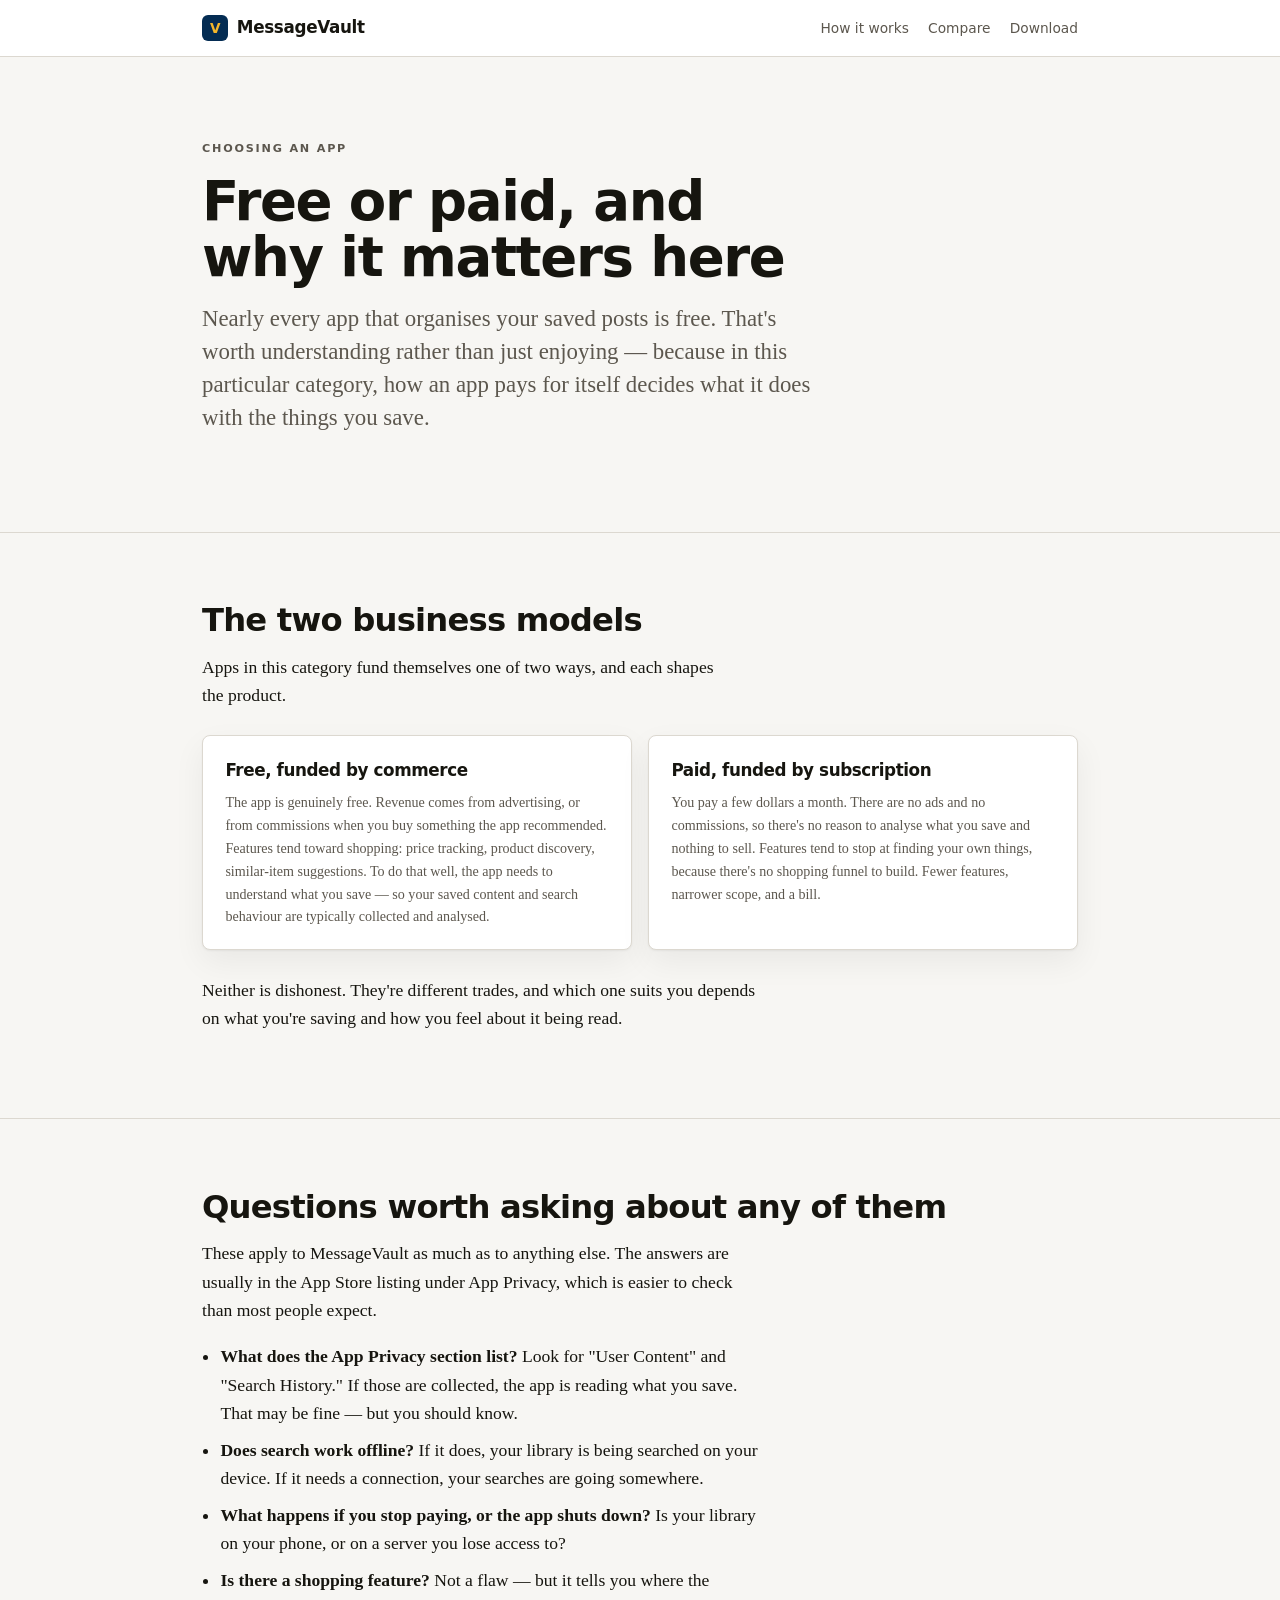
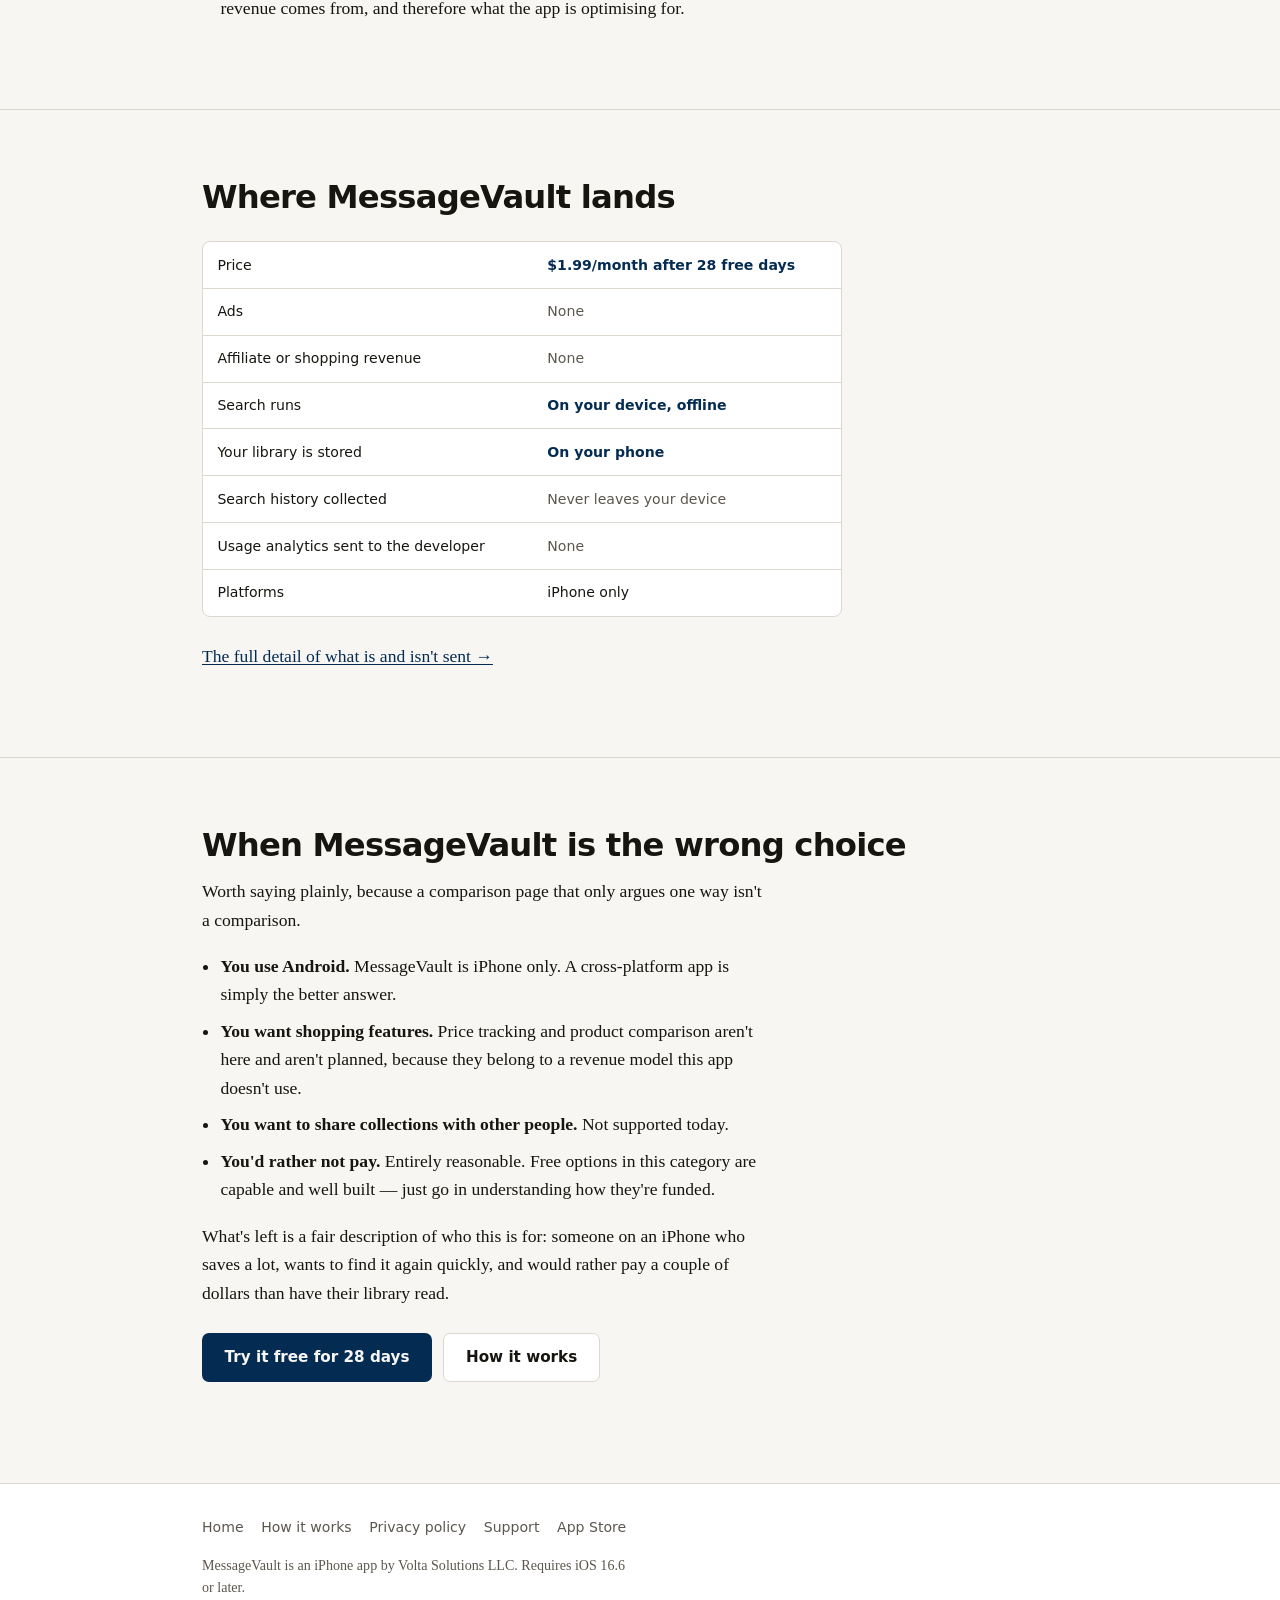
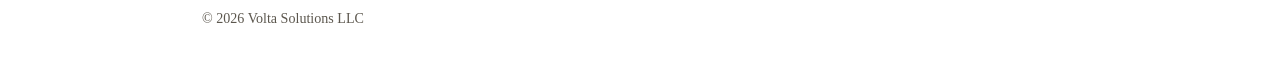
==== compare/index.html @ cfd599d9 "Initial marketing site: homepage, how-it-works, compare" ====
<!DOCTYPE html>
<html lang="en">
<head>
<meta charset="utf-8">
<meta name="viewport" content="width=device-width, initial-scale=1">
<title>Free or paid? How to choose an app for saved posts and screenshots</title>
<meta name="description" content="Most apps that organise your saved posts are free. Understanding how they pay for themselves is the clearest way to choose one — including whether MessageVault is the wrong choice for you.">
<link rel="canonical" href="https://fpalmaii.github.io/messagevault-site/compare/">
<meta property="og:title" content="Free or paid? How to choose an app for saved posts and screenshots">
<meta property="og:description" content="How these apps pay for themselves tells you more than any feature list.">
<meta property="og:type" content="article">
<link rel="stylesheet" href="../style.css">
</head>
<body>

<header class="site-head">
  <div class="wrap">
    <a class="brand" href="../"><span class="mark">V</span> MessageVault</a>
    <nav class="site-nav" aria-label="Main">
      <a href="../how-it-works/">How it works</a>
      <a href="../compare/">Compare</a>
      <a href="https://apps.apple.com/app/messagevault-ai/id6762476394">Download</a>
    </nav>
  </div>
</header>

<main>

  <section class="hero">
    <div class="wrap">
      <p class="eyebrow">Choosing an app</p>
      <h1>Free or paid, and why it matters here</h1>
      <p class="lede">Nearly every app that organises your saved posts is free. That's worth understanding rather than just enjoying — because in this particular category, how an app pays for itself decides what it does with the things you save.</p>
    </div>
  </section>

  <section>
    <div class="wrap">
      <h2>The two business models</h2>
      <p class="narrow">Apps in this category fund themselves one of two ways, and each shapes the product.</p>

      <div class="cards two">
        <div class="card">
          <h3>Free, funded by commerce</h3>
          <p>The app is genuinely free. Revenue comes from advertising, or from commissions when you buy something the app recommended. Features tend toward shopping: price tracking, product discovery, similar-item suggestions. To do that well, the app needs to understand what you save — so your saved content and search behaviour are typically collected and analysed.</p>
        </div>
        <div class="card">
          <h3>Paid, funded by subscription</h3>
          <p>You pay a few dollars a month. There are no ads and no commissions, so there's no reason to analyse what you save and nothing to sell. Features tend to stop at finding your own things, because there's no shopping funnel to build. Fewer features, narrower scope, and a bill.</p>
        </div>
      </div>

      <p class="narrow" style="margin-top:1.6rem;">Neither is dishonest. They're different trades, and which one suits you depends on what you're saving and how you feel about it being read.</p>
    </div>
  </section>

  <section>
    <div class="wrap">
      <h2>Questions worth asking about any of them</h2>
      <p class="narrow">These apply to MessageVault as much as to anything else. The answers are usually in the App Store listing under App Privacy, which is easier to check than most people expect.</p>
      <ul>
        <li><strong>What does the App Privacy section list?</strong> Look for "User Content" and "Search History." If those are collected, the app is reading what you save. That may be fine — but you should know.</li>
        <li><strong>Does search work offline?</strong> If it does, your library is being searched on your device. If it needs a connection, your searches are going somewhere.</li>
        <li><strong>What happens if you stop paying, or the app shuts down?</strong> Is your library on your phone, or on a server you lose access to?</li>
        <li><strong>Is there a shopping feature?</strong> Not a flaw — but it tells you where the revenue comes from, and therefore what the app is optimising for.</li>
      </ul>
    </div>
  </section>

  <section>
    <div class="wrap">
      <h2>Where MessageVault lands</h2>
      <div class="tscroll" style="max-width:640px;">
        <table>
          <tbody>
            <tr><td>Price</td><td class="yes">$1.99/month after 28 free days</td></tr>
            <tr><td>Ads</td><td class="no">None</td></tr>
            <tr><td>Affiliate or shopping revenue</td><td class="no">None</td></tr>
            <tr><td>Search runs</td><td class="yes">On your device, offline</td></tr>
            <tr><td>Your library is stored</td><td class="yes">On your phone</td></tr>
            <tr><td>Search history collected</td><td class="no">Never leaves your device</td></tr>
            <tr><td>Usage analytics sent to the developer</td><td class="no">None</td></tr>
            <tr><td>Platforms</td><td>iPhone only</td></tr>
          </tbody>
        </table>
      </div>
      <p class="narrow"><a href="../how-it-works/">The full detail of what is and isn't sent →</a></p>
    </div>
  </section>

  <section>
    <div class="wrap">
      <h2>When MessageVault is the wrong choice</h2>
      <p class="narrow">Worth saying plainly, because a comparison page that only argues one way isn't a comparison.</p>
      <ul>
        <li><strong>You use Android.</strong> MessageVault is iPhone only. A cross-platform app is simply the better answer.</li>
        <li><strong>You want shopping features.</strong> Price tracking and product comparison aren't here and aren't planned, because they belong to a revenue model this app doesn't use.</li>
        <li><strong>You want to share collections with other people.</strong> Not supported today.</li>
        <li><strong>You'd rather not pay.</strong> Entirely reasonable. Free options in this category are capable and well built — just go in understanding how they're funded.</li>
      </ul>
      <p class="narrow">What's left is a fair description of who this is for: someone on an iPhone who saves a lot, wants to find it again quickly, and would rather pay a couple of dollars than have their library read.</p>
      <div class="cta-row" style="margin-top:1.6rem;">
        <a class="btn btn-primary" href="https://apps.apple.com/app/messagevault-ai/id6762476394">Try it free for 28 days</a>
        <a class="btn btn-ghost" href="../how-it-works/">How it works</a>
      </div>
    </div>
  </section>

</main>

<footer class="site-foot">
  <div class="wrap">
    <div class="foot-links">
      <a href="../">Home</a>
      <a href="../how-it-works/">How it works</a>
      <a href="https://fpalmaii.github.io/messagevault-privacy/">Privacy policy</a>
      <a href="https://fpalmaii.github.io/messagevault-support/">Support</a>
      <a href="https://apps.apple.com/app/messagevault-ai/id6762476394">App Store</a>
    </div>
    <p>MessageVault is an iPhone app by Volta Solutions LLC. Requires iOS 16.6 or later.</p>
    <p>© 2026 Volta Solutions LLC</p>
  </div>
</footer>

</body>
</html>
---- style.css ----
/* MessageVault — shared styles */

:root {
  --navy:      #042C53;
  --navy-lift: #0B4A87;
  --gold:      #C8900A;
  --gold-lift: #F5B72B;

  --ground:    #F7F6F3;
  --surface:   #FFFFFF;
  --surface-2: #ECEAE5;
  --ink:       #16150F;
  --ink-mute:  #5C574E;
  --rule:      #DCD8D0;

  --shadow: 0 1px 2px rgba(20,18,12,.05), 0 12px 32px rgba(20,18,12,.06);

  --measure: 64ch;
  --s--1: clamp(.82rem, .80rem + .10vw, .88rem);
  --s-0:  clamp(1rem, .97rem + .18vw, 1.10rem);
  --s-1:  clamp(1.22rem, 1.14rem + .36vw, 1.48rem);
  --s-2:  clamp(1.55rem, 1.36rem + .82vw, 2.15rem);
  --s-3:  clamp(2.15rem, 1.65rem + 2.20vw, 3.75rem);
}

@media (prefers-color-scheme: dark) {
  :root {
    --navy:      #7FB2E8;
    --navy-lift: #A9CDF3;
    --gold:      #E8B54A;
    --gold-lift: #F5C96B;

    --ground:    #12110D;
    --surface:   #1A1814;
    --surface-2: #23201B;
    --ink:       #EFEBE3;
    --ink-mute:  #A29B90;
    --rule:      #322E28;

    --shadow: 0 1px 2px rgba(0,0,0,.5), 0 12px 32px rgba(0,0,0,.32);
  }
}

*, *::before, *::after { box-sizing: border-box; }

html { scroll-behavior: smooth; }
@media (prefers-reduced-motion: reduce) { html { scroll-behavior: auto; } }

body {
  margin: 0;
  background: var(--ground);
  color: var(--ink);
  font-family: ui-serif, Georgia, "Times New Roman", serif;
  font-size: var(--s-0);
  line-height: 1.62;
  -webkit-font-smoothing: antialiased;
}

img { max-width: 100%; height: auto; display: block; }

.wrap { max-width: 940px; margin: 0 auto; padding: 0 clamp(1.1rem, .6rem + 2.2vw, 2rem); }
.narrow { max-width: var(--measure); }

/* ---- header ---- */
.site-head { border-bottom: 1px solid var(--rule); background: var(--surface); }
.site-head .wrap { display: flex; align-items: center; justify-content: space-between; gap: 1rem; padding-top: .9rem; padding-bottom: .9rem; flex-wrap: wrap; }
.brand { display: flex; align-items: center; gap: .55rem; text-decoration: none; color: var(--ink); font-family: ui-sans-serif, system-ui, sans-serif; font-weight: 800; letter-spacing: -.02em; font-size: 1.05rem; }
.brand .mark { width: 26px; height: 26px; border-radius: 6px; background: var(--navy); color: var(--gold-lift); display: grid; place-items: center; font-size: .85rem; font-weight: 800; }
.site-nav { display: flex; gap: 1.2rem; font-family: ui-sans-serif, system-ui, sans-serif; font-size: .86rem; }
.site-nav a { color: var(--ink-mute); text-decoration: none; }
.site-nav a:hover, .site-nav a:focus-visible { color: var(--navy); }

/* ---- type ---- */
h1, h2, h3 { font-family: ui-sans-serif, system-ui, sans-serif; letter-spacing: -.025em; text-wrap: balance; }
h1 { font-size: var(--s-3); font-weight: 800; line-height: 1.02; margin: 0 0 1rem; }
h2 { font-size: var(--s-2); font-weight: 700; line-height: 1.12; margin: 0 0 .9rem; }
h3 { font-size: var(--s-1); font-weight: 700; margin: 2rem 0 .5rem; }
p { margin: 0 0 1.05rem; max-width: var(--measure); text-wrap: pretty; }
ul { max-width: var(--measure); padding-left: 1.15rem; }
li { margin-bottom: .5rem; }
a { color: var(--navy); text-underline-offset: 2px; }
strong { font-weight: 600; }
code { font-family: ui-monospace, "SF Mono", Menlo, monospace; font-size: .86em; background: var(--surface-2); padding: .1em .34em; border-radius: 3px; }
:focus-visible { outline: 2px solid var(--gold); outline-offset: 3px; border-radius: 3px; }

.eyebrow {
  font-family: ui-sans-serif, system-ui, sans-serif;
  font-size: .70rem; font-weight: 700; letter-spacing: .16em;
  text-transform: uppercase; color: var(--ink-mute); margin: 0 0 1rem;
}
.lede { font-size: var(--s-1); line-height: 1.45; color: var(--ink-mute); max-width: 54ch; }

section { padding: clamp(2.6rem, 1.6rem + 3.4vw, 4.6rem) 0; }
section + section { border-top: 1px solid var(--rule); }

/* ---- hero ---- */
.hero { padding-top: clamp(3rem, 2rem + 4vw, 5.5rem); }
.hero h1 { max-width: 16ch; }
.hero .lede { margin-bottom: 1.8rem; }

/* ---- buttons ---- */
.cta-row { display: flex; gap: .7rem; flex-wrap: wrap; align-items: center; }
.btn {
  display: inline-block; font-family: ui-sans-serif, system-ui, sans-serif;
  font-weight: 700; font-size: .95rem; text-decoration: none;
  padding: .72rem 1.35rem; border-radius: 7px; border: 1px solid transparent;
}
.btn-primary { background: var(--navy); color: var(--ground); }
.btn-primary:hover, .btn-primary:focus-visible { background: var(--navy-lift); }
.btn-ghost { border-color: var(--rule); color: var(--ink); background: var(--surface); }
.btn-ghost:hover, .btn-ghost:focus-visible { border-color: var(--navy); color: var(--navy); }
.price-note { font-family: ui-sans-serif, system-ui, sans-serif; font-size: .84rem; color: var(--ink-mute); }

/* ---- cards ---- */
.cards { display: grid; gap: 1rem; margin-top: 1.6rem; }
@media (min-width: 720px) { .cards.three { grid-template-columns: repeat(3, 1fr); } .cards.two { grid-template-columns: repeat(2, 1fr); } }
.card {
  background: var(--surface); border: 1px solid var(--rule);
  border-radius: 8px; padding: 1.3rem 1.4rem; box-shadow: var(--shadow);
}
.card h3 { margin: 0 0 .45rem; font-size: 1.05rem; }
.card p { font-size: var(--s--1); margin: 0; color: var(--ink-mute); max-width: none; }
.card .num {
  font-family: ui-sans-serif, system-ui, sans-serif; font-size: .68rem; font-weight: 800;
  letter-spacing: .14em; color: var(--gold); display: block; margin-bottom: .5rem;
}

/* ---- claim strip ---- */
.claim { background: var(--surface); border: 1px solid var(--rule); border-left: 4px solid var(--gold); border-radius: 8px; padding: 1.4rem 1.6rem; box-shadow: var(--shadow); }
.claim p:last-child { margin-bottom: 0; }

/* ---- table ---- */
.tscroll { overflow-x: auto; border: 1px solid var(--rule); border-radius: 8px; background: var(--surface); margin: 1.6rem 0; }
table { border-collapse: collapse; width: 100%; font-size: var(--s--1); font-family: ui-sans-serif, system-ui, sans-serif; }
th, td { padding: .72rem .9rem; text-align: left; vertical-align: top; border-bottom: 1px solid var(--rule); }
th { font-weight: 700; font-size: .70rem; letter-spacing: .09em; text-transform: uppercase; color: var(--ink-mute); background: var(--surface-2); white-space: nowrap; }
tbody tr:last-child td { border-bottom: none; }
.yes { color: var(--navy); font-weight: 700; }
.no  { color: var(--ink-mute); }

/* ---- footer ---- */
.site-foot { border-top: 1px solid var(--rule); background: var(--surface); margin-top: 2rem; }
.site-foot .wrap { padding-top: 2rem; padding-bottom: 2.4rem; }
.site-foot p { font-size: var(--s--1); color: var(--ink-mute); margin-bottom: .5rem; }
.foot-links { display: flex; gap: 1.1rem; flex-wrap: wrap; font-family: ui-sans-serif, system-ui, sans-serif; font-size: var(--s--1); margin-bottom: .9rem; }
.foot-links a { color: var(--ink-mute); text-decoration: none; }
.foot-links a:hover, .foot-links a:focus-visible { color: var(--navy); }
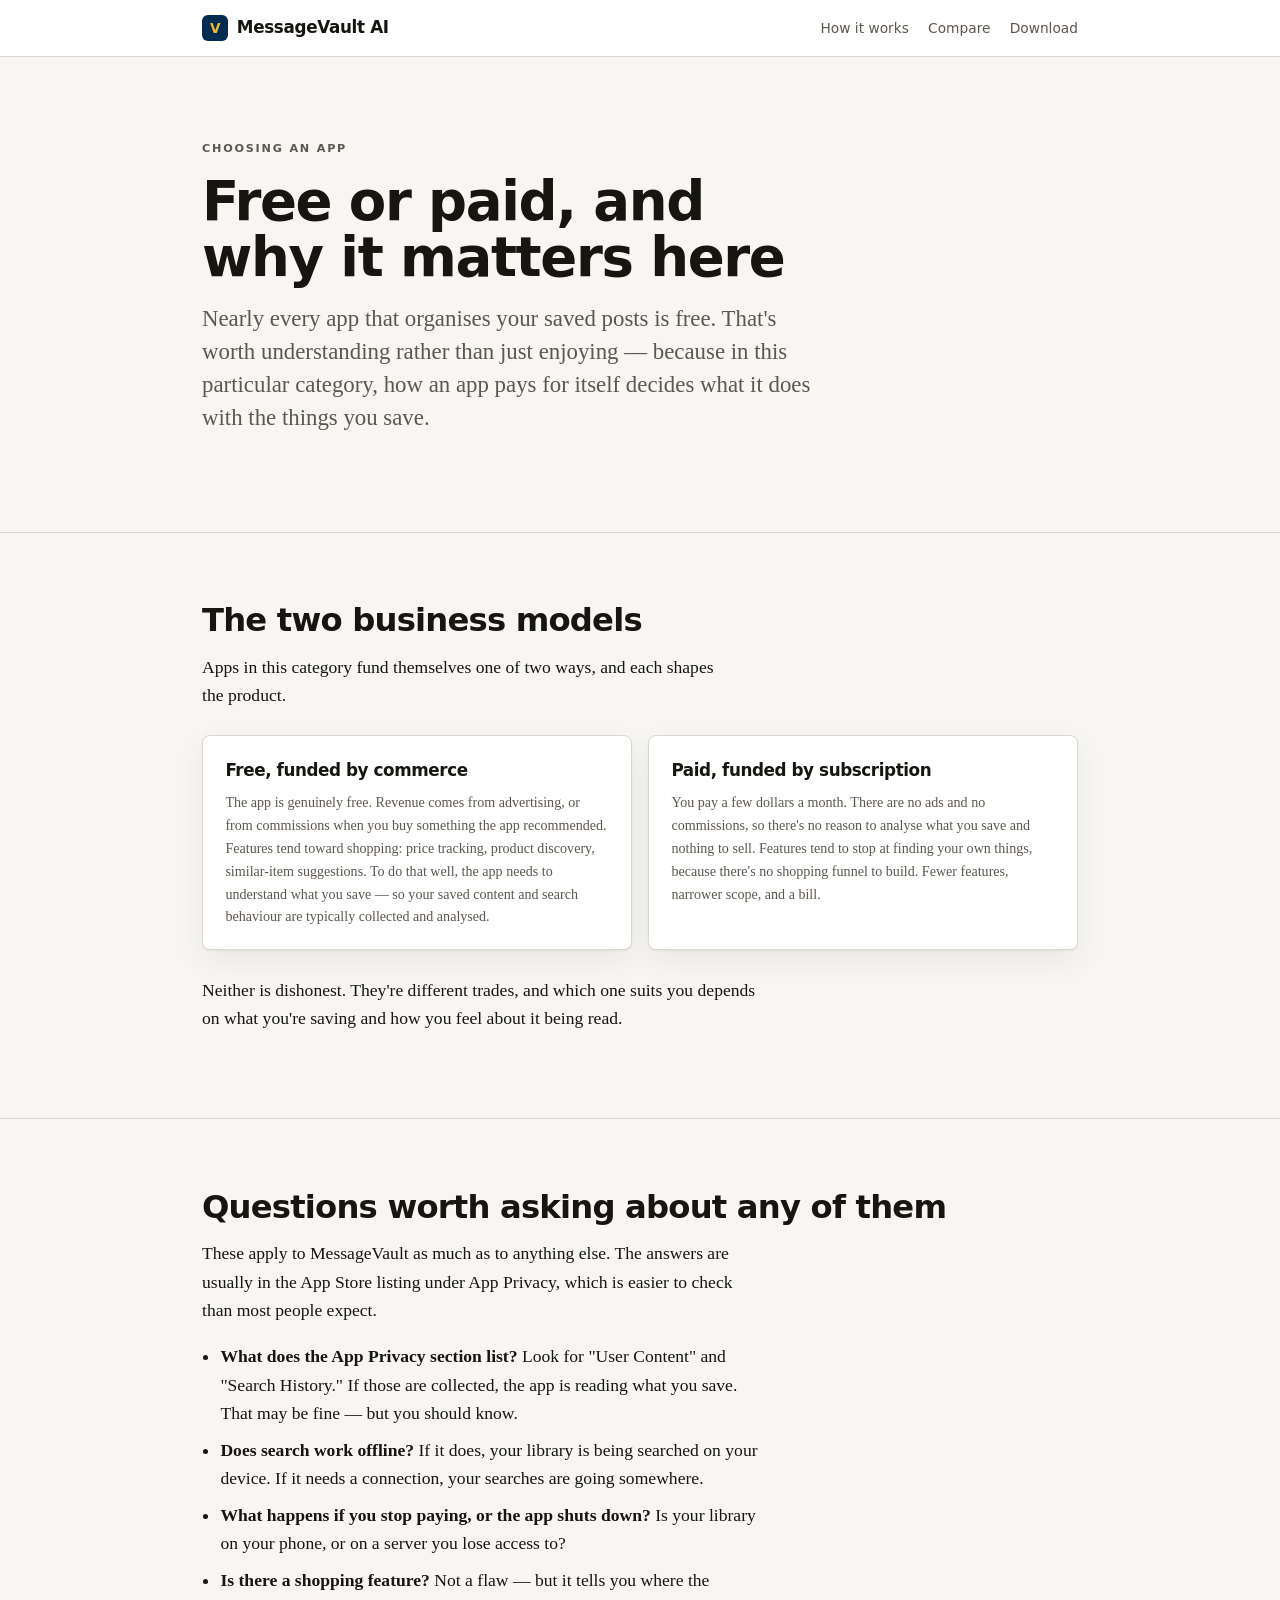
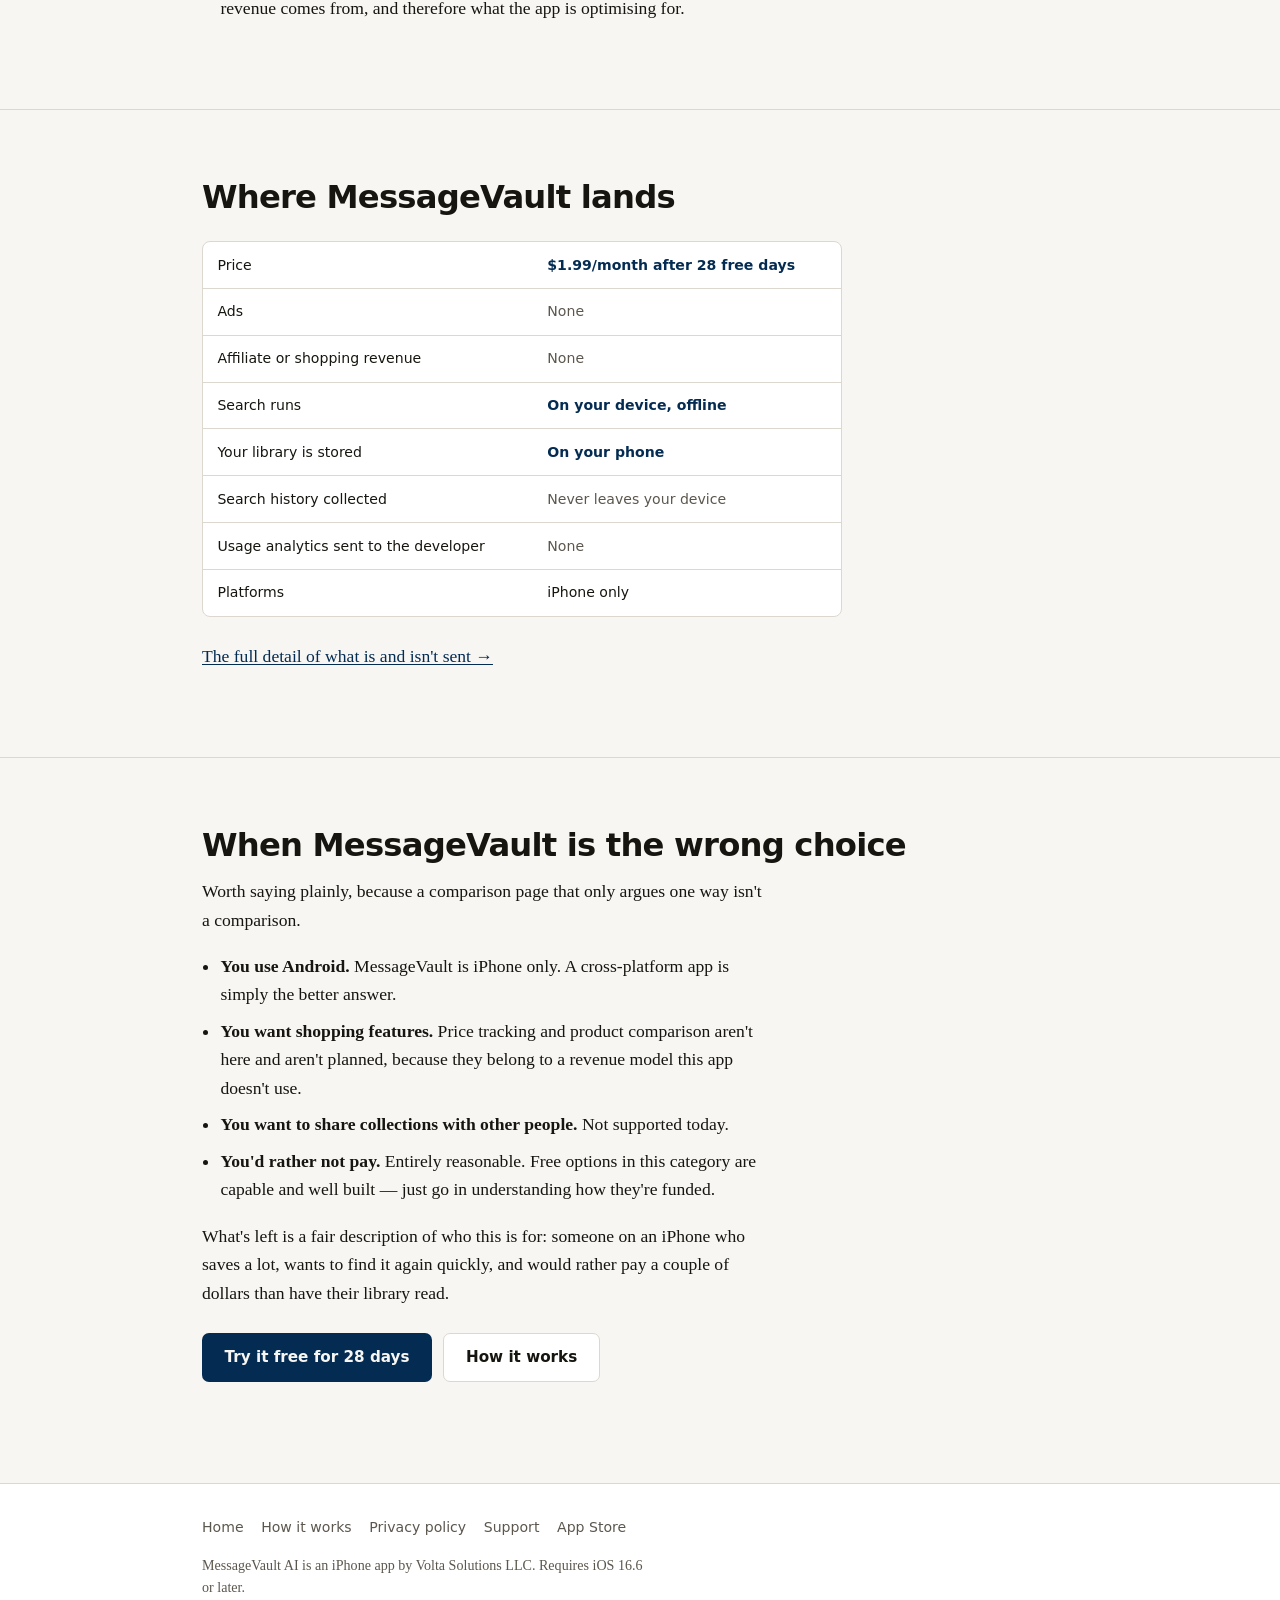
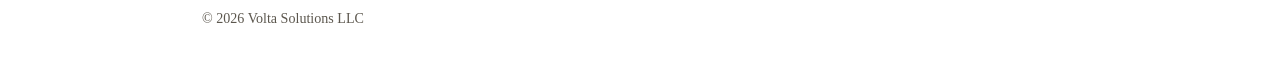
==== commit 9fdbac4b: "Correct: app does not save screenshots; standardise platform list and product name" ====
--- a/compare/index.html
+++ b/compare/index.html
@@ -3,10 +3,10 @@
 <head>
 <meta charset="utf-8">
 <meta name="viewport" content="width=device-width, initial-scale=1">
-<title>Free or paid? How to choose an app for saved posts and screenshots</title>
-<meta name="description" content="Most apps that organise your saved posts are free. Understanding how they pay for themselves is the clearest way to choose one — including whether MessageVault is the wrong choice for you.">
+<title>Free or paid? How to choose an app for saved social posts</title>
+<meta name="description" content="Most apps that organise your saved social posts are free. Understanding how they pay for themselves is the clearest way to choose one — including whether MessageVault is the wrong choice for you.">
 <link rel="canonical" href="https://fpalmaii.github.io/messagevault-site/compare/">
-<meta property="og:title" content="Free or paid? How to choose an app for saved posts and screenshots">
+<meta property="og:title" content="Free or paid? How to choose an app for saved social posts">
 <meta property="og:description" content="How these apps pay for themselves tells you more than any feature list.">
 <meta property="og:type" content="article">
 <link rel="stylesheet" href="../style.css">
@@ -15,7 +15,7 @@
 
 <header class="site-head">
   <div class="wrap">
-    <a class="brand" href="../"><span class="mark">V</span> MessageVault</a>
+    <a class="brand" href="../"><span class="mark">V</span> MessageVault AI</a>
     <nav class="site-nav" aria-label="Main">
       <a href="../how-it-works/">How it works</a>
       <a href="../compare/">Compare</a>
@@ -117,7 +117,7 @@
       <a href="https://fpalmaii.github.io/messagevault-support/">Support</a>
       <a href="https://apps.apple.com/app/messagevault-ai/id6762476394">App Store</a>
     </div>
-    <p>MessageVault is an iPhone app by Volta Solutions LLC. Requires iOS 16.6 or later.</p>
+    <p>MessageVault AI is an iPhone app by Volta Solutions LLC. Requires iOS 16.6 or later.</p>
     <p>© 2026 Volta Solutions LLC</p>
   </div>
 </footer>
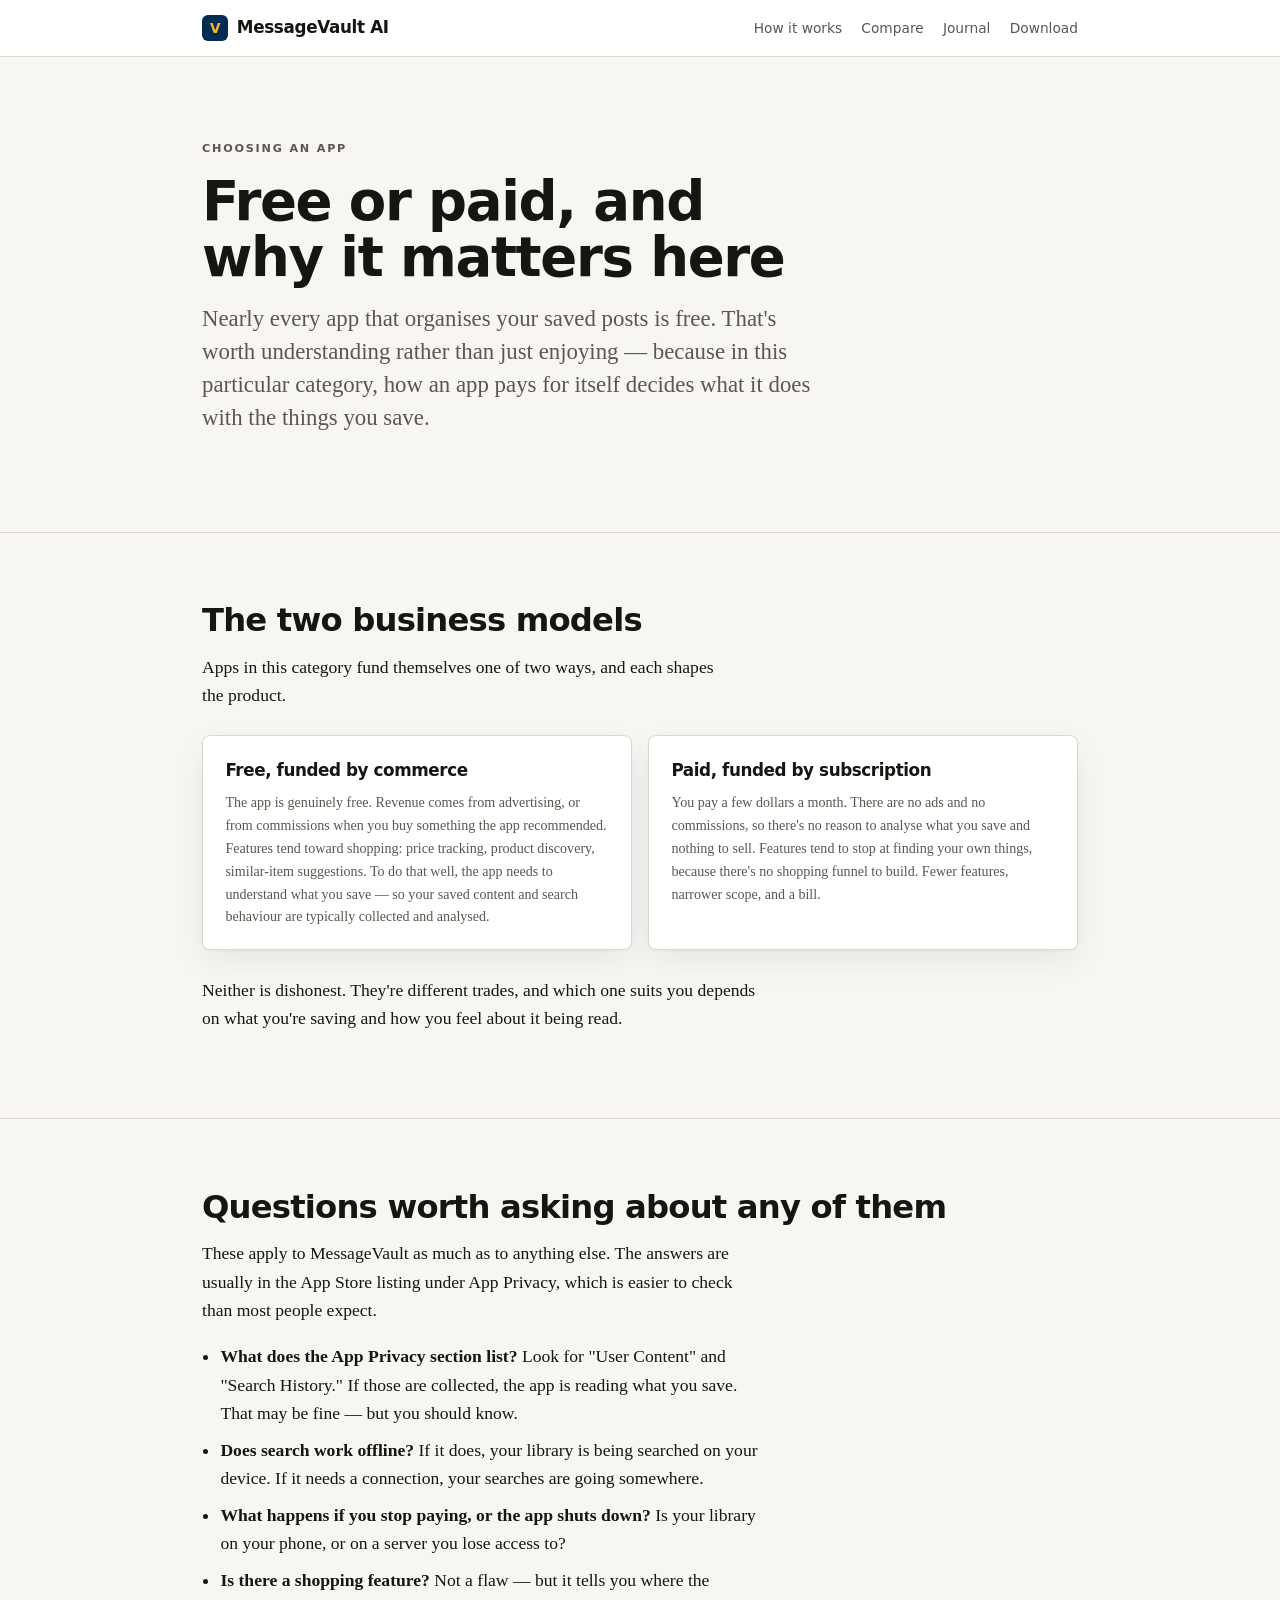
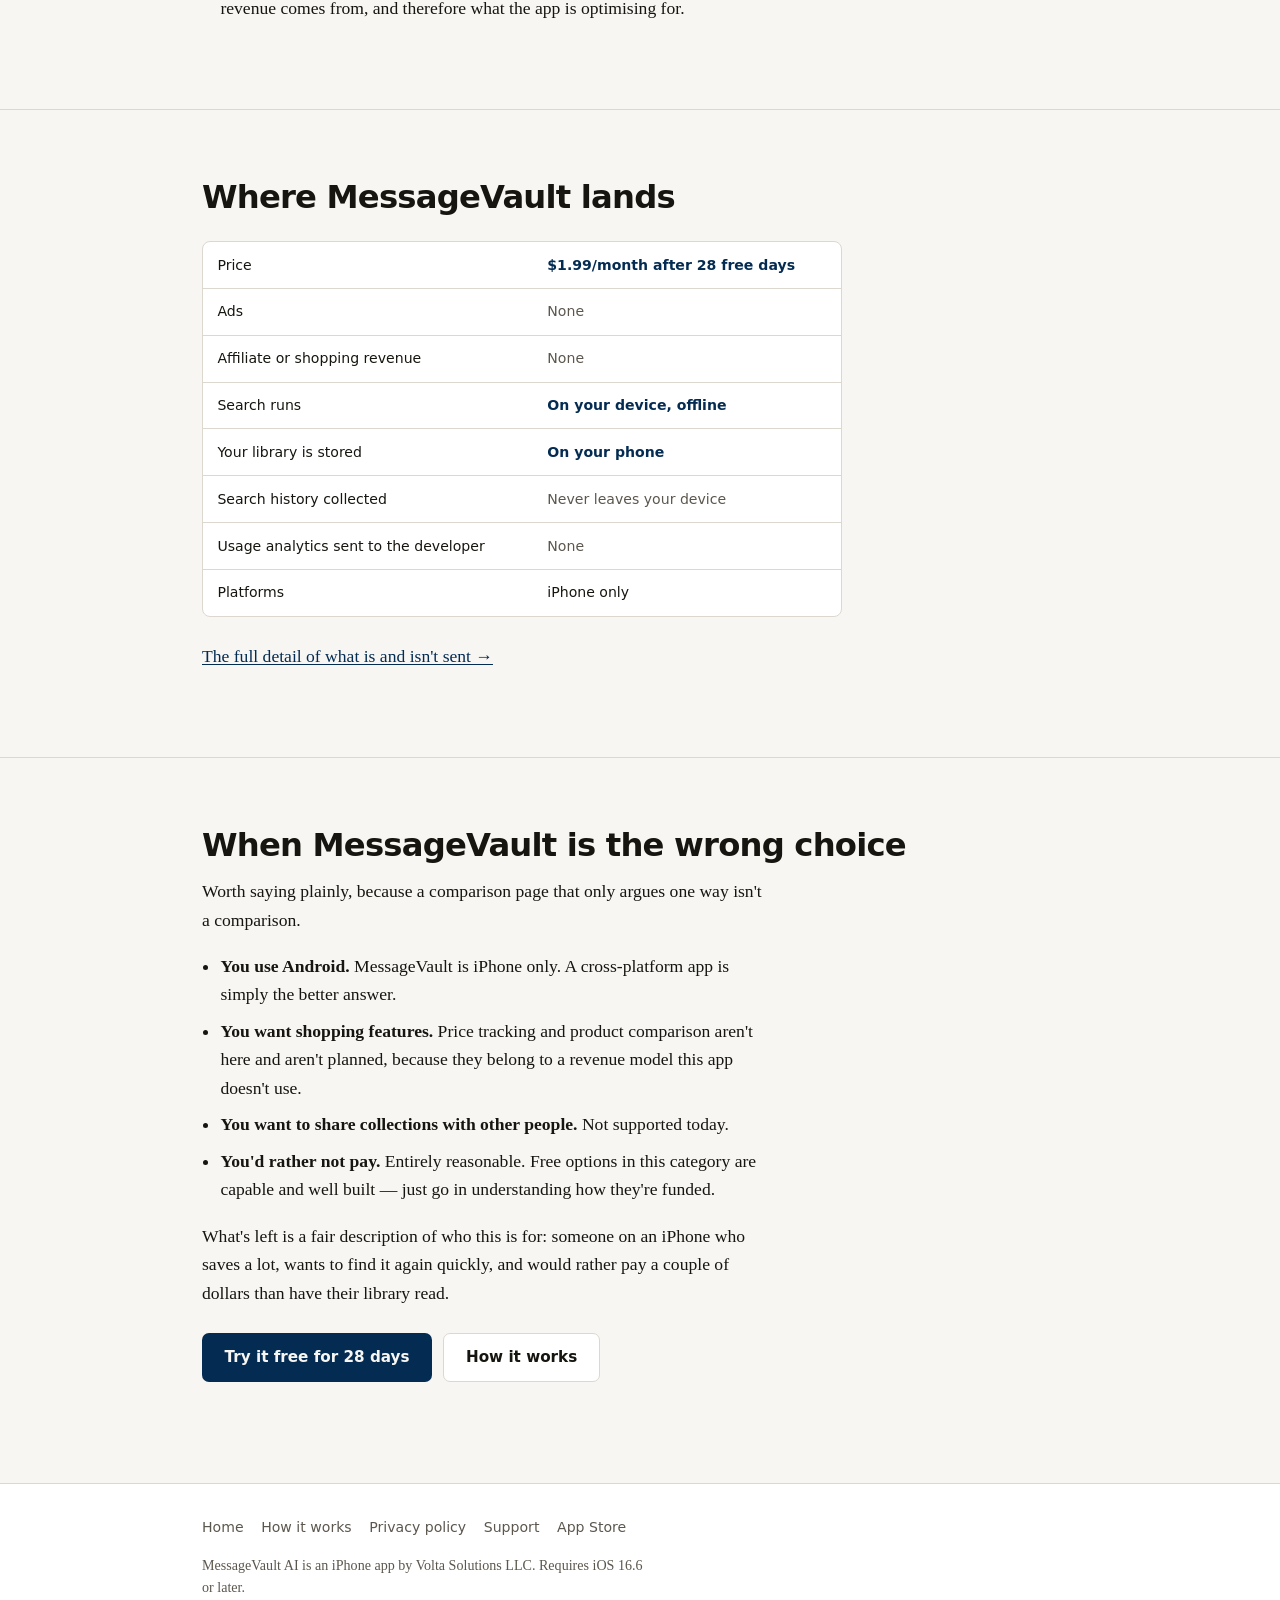
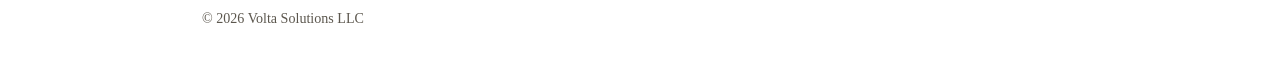
==== commit e345937b: "Add journal: FTS5 porter stemmer prefix trap" ====
--- a/compare/index.html
+++ b/compare/index.html
@@ -19,6 +19,7 @@
     <nav class="site-nav" aria-label="Main">
       <a href="../how-it-works/">How it works</a>
       <a href="../compare/">Compare</a>
+      <a href="../journal/">Journal</a>
       <a href="https://apps.apple.com/app/messagevault-ai/id6762476394">Download</a>
     </nav>
   </div>
--- a/style.css
+++ b/style.css
@@ -145,3 +145,16 @@
 .foot-links { display: flex; gap: 1.1rem; flex-wrap: wrap; font-family: ui-sans-serif, system-ui, sans-serif; font-size: var(--s--1); margin-bottom: .9rem; }
 .foot-links a { color: var(--ink-mute); text-decoration: none; }
 .foot-links a:hover, .foot-links a:focus-visible { color: var(--navy); }
+
+/* ---- code blocks (journal) ---- */
+pre {
+  background: var(--surface); border: 1px solid var(--rule);
+  border-left: 3px solid var(--navy); border-radius: 6px;
+  padding: 1rem 1.15rem; overflow-x: auto; margin: 0 0 1.3rem;
+  max-width: var(--measure);
+  font-size: var(--s--1); line-height: 1.55;
+  font-family: ui-monospace, "SF Mono", Menlo, monospace;
+}
+pre code { background: none; padding: 0; font-size: 1em; }
+article .card h3 a { text-decoration: none; }
+article .card h3 a:hover { text-decoration: underline; }
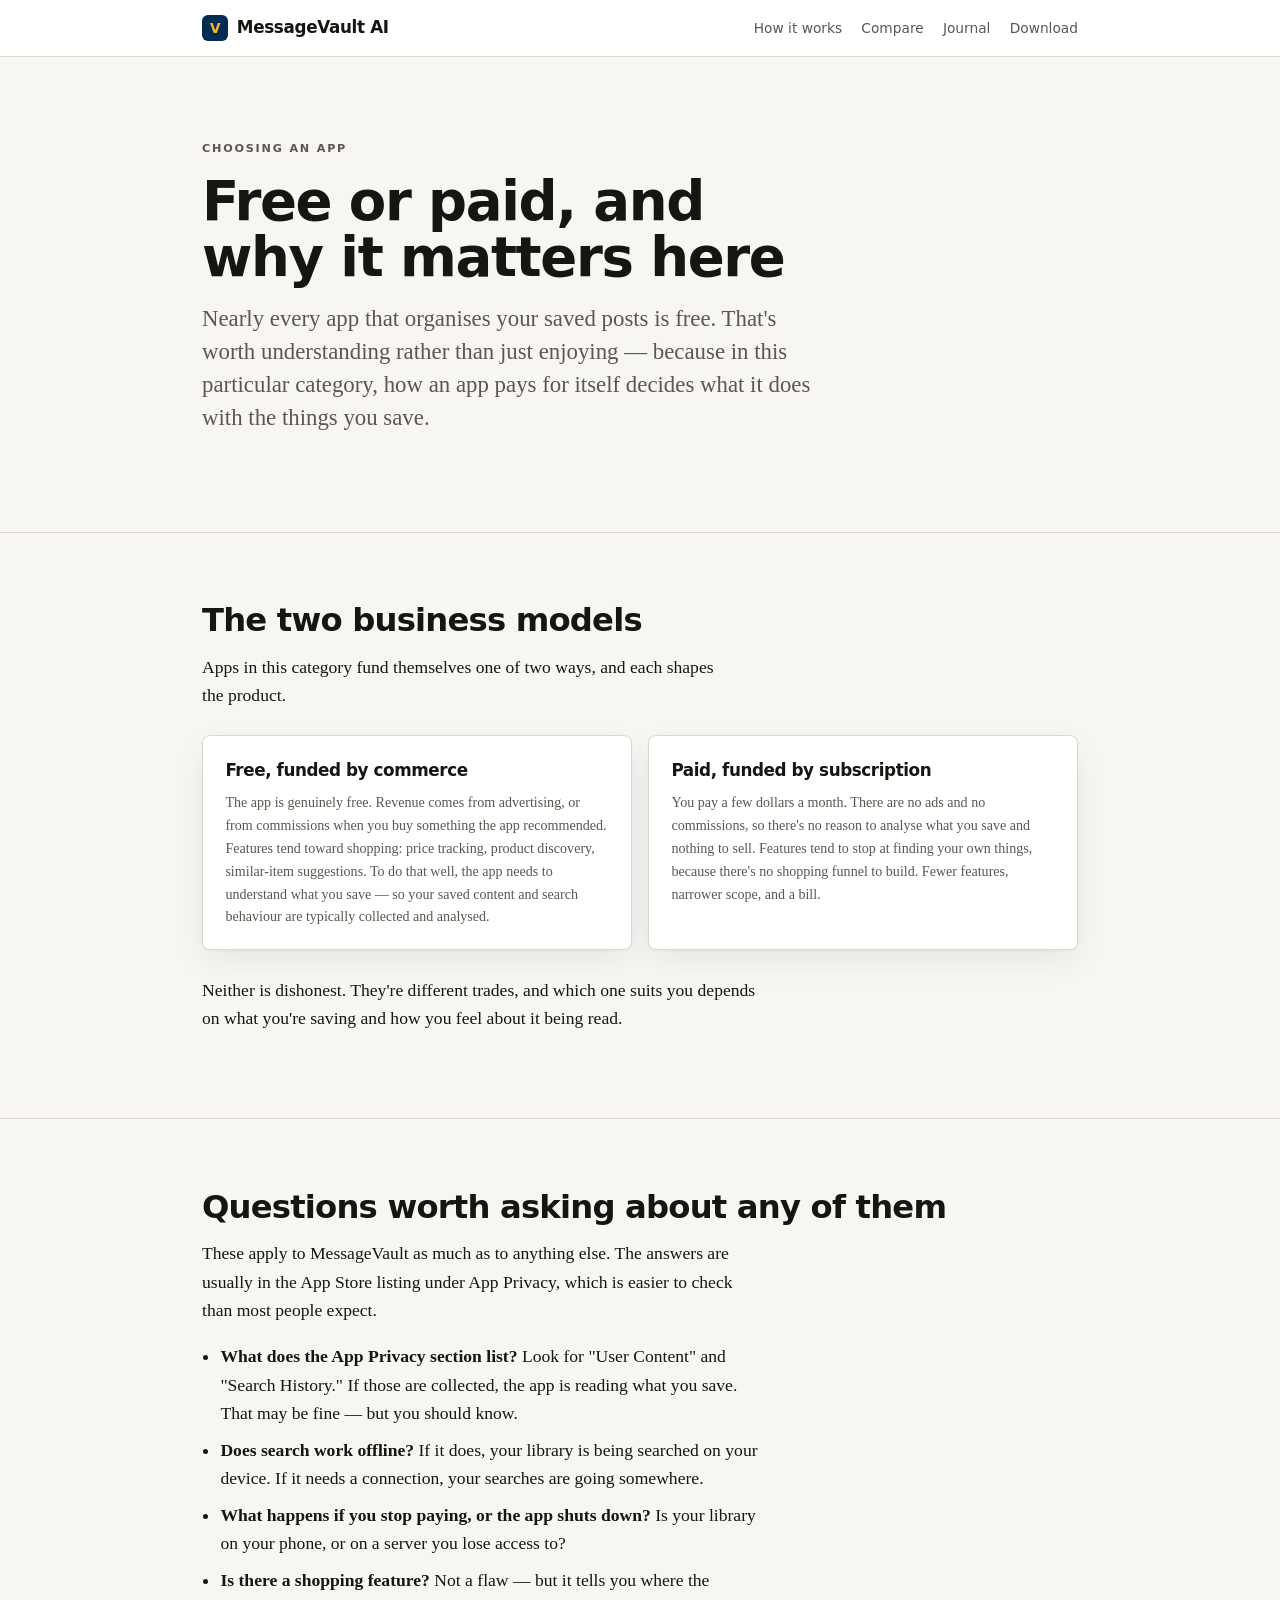
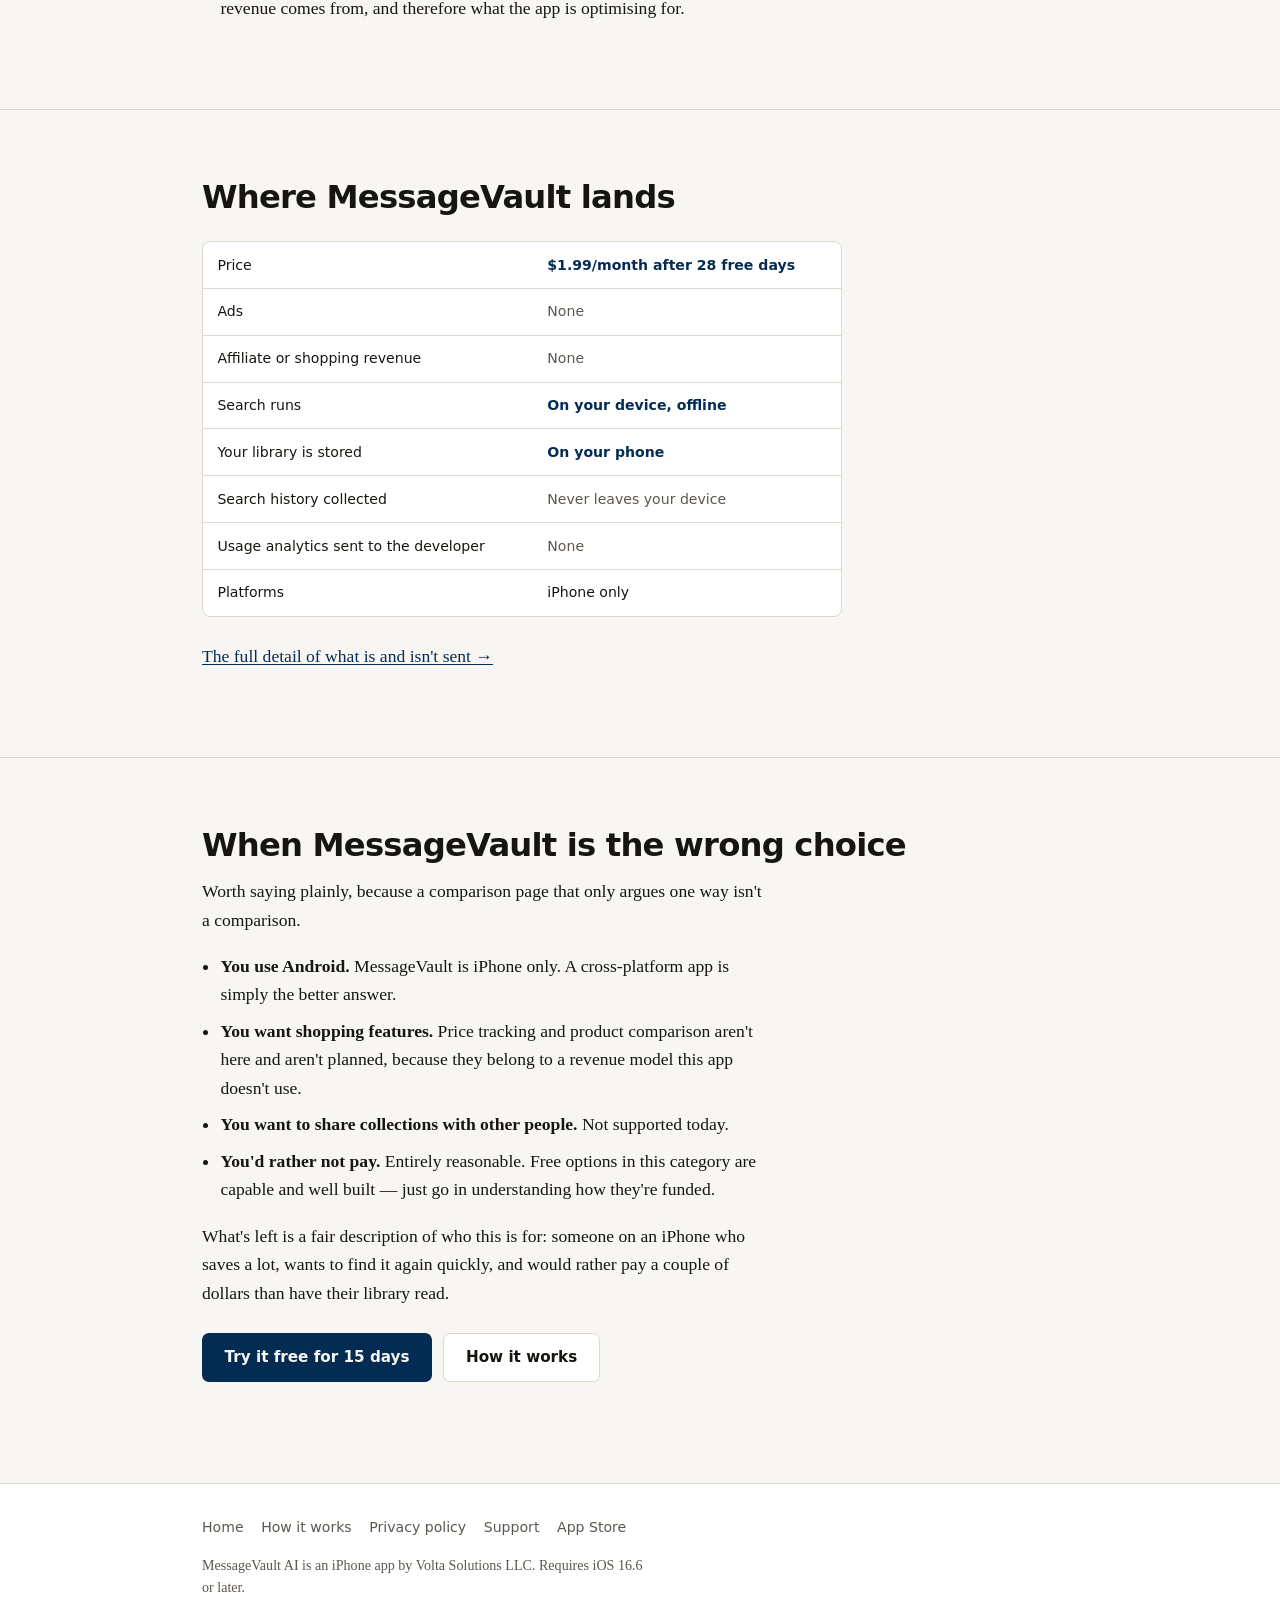
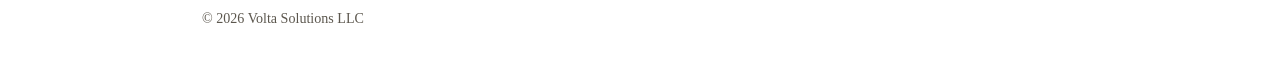
==== commit 5c1478fd: "Free window is 15 days for new users (MessageVault 1.6) Co-Authored-By: Claude Opus 5.5 <noreply@ant" ====
--- a/compare/index.html
+++ b/compare/index.html
@@ -101,7 +101,7 @@
       </ul>
       <p class="narrow">What's left is a fair description of who this is for: someone on an iPhone who saves a lot, wants to find it again quickly, and would rather pay a couple of dollars than have their library read.</p>
       <div class="cta-row" style="margin-top:1.6rem;">
-        <a class="btn btn-primary" href="https://apps.apple.com/app/messagevault-ai/id6762476394">Try it free for 28 days</a>
+        <a class="btn btn-primary" href="https://apps.apple.com/app/messagevault-ai/id6762476394">Try it free for 15 days</a>
         <a class="btn btn-ghost" href="../how-it-works/">How it works</a>
       </div>
     </div>
